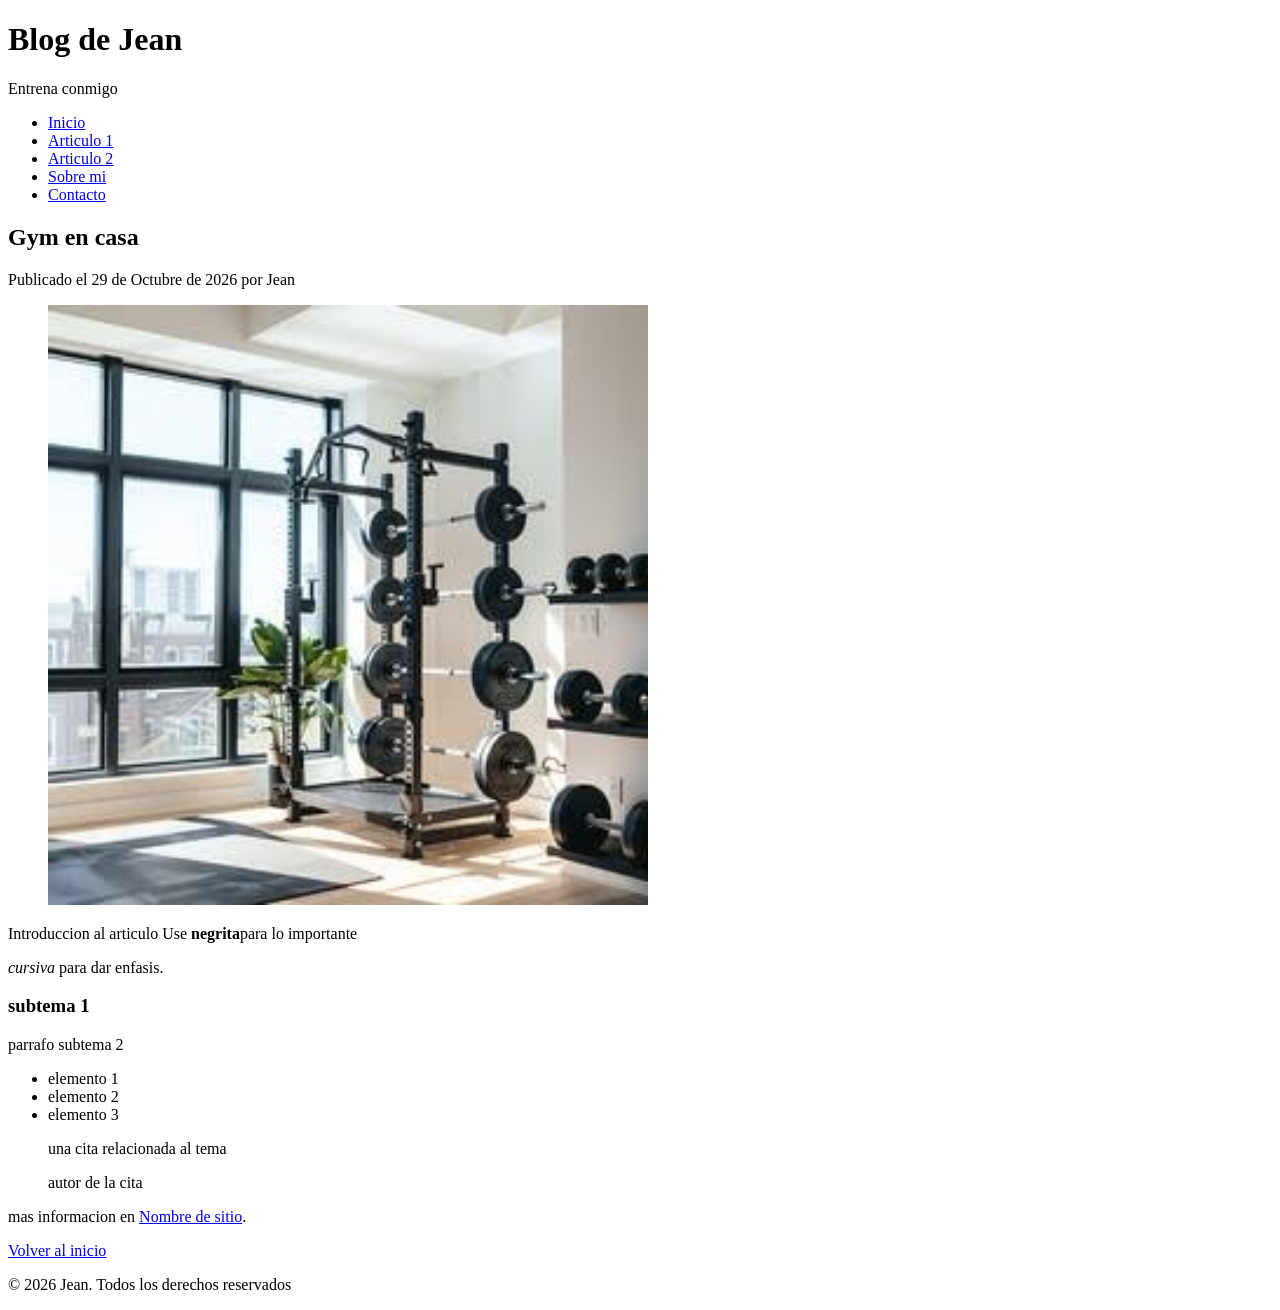
==== articulo-1.html @ b2cb5348 "agregadas las paginas y creado el articulo 1" ====
<!DOCTYPE html>
<html lang="es">
    <!---- idioma en español-->
<head>
    <meta charset="UTF-8">
    <meta name="viewport" content="width=device-width, initial-scale=1.0">
    <meta name="description" content="Blog  personal de Jean sobre Mjeores Rutinas de Gym">

    <title>Articulo 1| Blog de Jean </title>
</head>
<body>
    <header>
        <h1> Blog de Jean</h1>
        <p> Entrena conmigo </p>
        <nav>
            <ul>
                <li><a href="Index.html">Inicio</a></li>
                <li><a href="articulo-1.html">Articulo 1</a></li>
                <li><a href="articulo-2">Articulo 2</a></li>
                <li><a href="sobre-mi.html">Sobre mi</a></li>
                <li><a href="contacto.html">Contacto</a></li>
            </ul>
        </nav>
    </header>
    <main>
        <article>
            <h2> Gym en casa </h2>
            <p> Publicado el <time datetime="2029/10-/29">29 de Octubre de 2026</time> por Jean</p>
            <figure>
                <img src="img/articulo-1.jpeg" alt="[dscripcion de la imagen]" width="600">
                <figcaption></figcaption>
            </figure>

            <p> Introduccion al articulo Use<strong> negrita</strong>para lo importante </p>
                <em> cursiva</em> para dar enfasis.

            </p> 
            <h3> subtema 1</h3>
            <p> parrafo subtema 2</p>
            <ul>
                <li> elemento 1</li>
                <li> elemento 2</li>
                <li> elemento 3</li>
            </ul>   
            <blockquote>
                <p> una cita relacionada al tema</p>
                <p> autor de la cita</p>
            </blockquote>
            <p> mas informacion en <a href="https://ups.edu.ec" target="_blank">Nombre de sitio</a>.</p>
            <p><a href="Index.html">Volver al inicio</a></p>
        </article>
        
    </main>
    <footer>
        <p>&copy; 2026 Jean. Todos los derechos reservados</p>
    </footer>
    
</body>

</html>
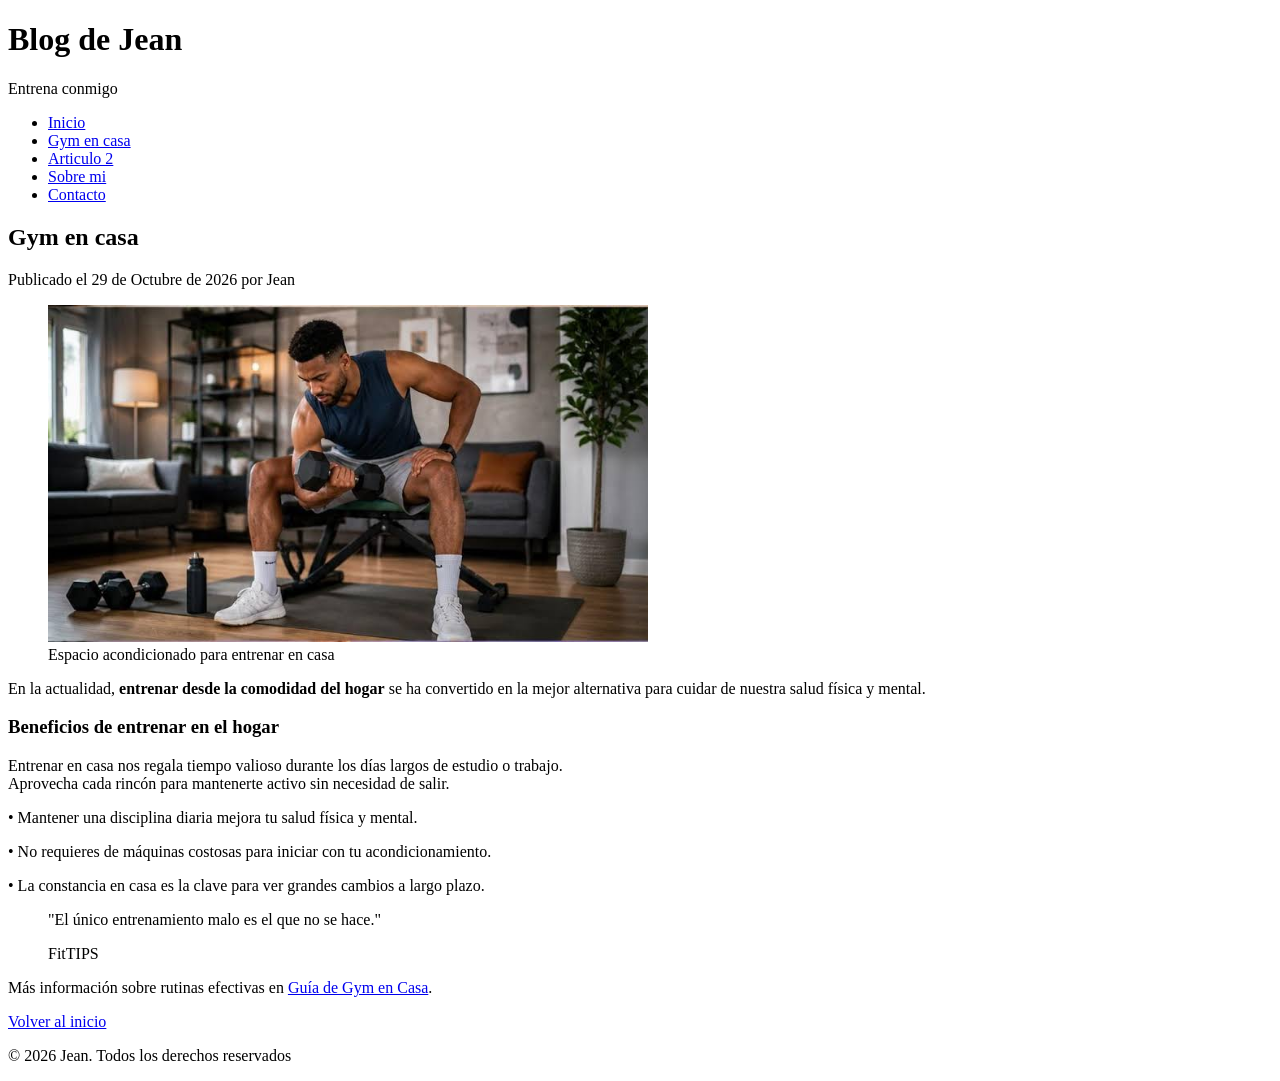
==== commit c0106b81: "Agrega articulo 2 con lista y tabla" ====
--- a/articulo-1.html
+++ b/articulo-1.html
@@ -15,8 +15,8 @@
         <nav>
             <ul>
                 <li><a href="Index.html">Inicio</a></li>
-                <li><a href="articulo-1.html">Articulo 1</a></li>
-                <li><a href="articulo-2">Articulo 2</a></li>
+                <li><a href="articulo-1.html">Gym en casa</a></li>
+                <li><a href="articulo-2.html">Articulo 2</a></li>
                 <li><a href="sobre-mi.html">Sobre mi</a></li>
                 <li><a href="contacto.html">Contacto</a></li>
             </ul>
@@ -24,37 +24,36 @@
     </header>
     <main>
         <article>
-            <h2> Gym en casa </h2>
-            <p> Publicado el <time datetime="2029/10-/29">29 de Octubre de 2026</time> por Jean</p>
+            <h2>Gym en casa</h2>
+            <p>Publicado el <time datetime="2026-10-29">29 de Octubre de 2026</time> por Jean</p>
             <figure>
-                <img src="img/articulo-1.jpeg" alt="[dscripcion de la imagen]" width="600">
-                <figcaption></figcaption>
+                <img src="img/articulo-1.jpeg" alt="[Descripción de la imagen]" width="600">
+                <figcaption>Espacio acondicionado para entrenar en casa</figcaption>
             </figure>
 
-            <p> Introduccion al articulo Use<strong> negrita</strong>para lo importante </p>
-                <em> cursiva</em> para dar enfasis.
+            <p>En la actualidad, <strong>entrenar desde la comodidad del hogar</strong> se ha convertido en la mejor alternativa para cuidar de nuestra salud física y mental.</p>
 
-            </p> 
-            <h3> subtema 1</h3>
-            <p> parrafo subtema 2</p>
-            <ul>
-                <li> elemento 1</li>
-                <li> elemento 2</li>
-                <li> elemento 3</li>
-            </ul>   
+            <h3>Beneficios de entrenar en el hogar</h3>
+            <p>Entrenar en casa nos regala tiempo valioso durante los días largos de estudio o trabajo.<br>
+            Aprovecha cada rincón para mantenerte activo sin necesidad de salir.</p>
+            
+            <div>
+                <p>• Mantener una disciplina diaria mejora tu salud física y mental.</p>
+                <p>• No requieres de máquinas costosas para iniciar con tu acondicionamiento.</p>
+                <p>• La constancia en casa es la clave para ver grandes cambios a largo plazo.</p>
+            </div>   
+
             <blockquote>
-                <p> una cita relacionada al tema</p>
-                <p> autor de la cita</p>
+                <p>"El único entrenamiento malo es el que no se hace."</p>
+                <p>FitTIPS</p>
             </blockquote>
-            <p> mas informacion en <a href="https://ups.edu.ec" target="_blank">Nombre de sitio</a>.</p>
-            <p><a href="Index.html">Volver al inicio</a></p>
+
+            <p>Más información sobre rutinas efectivas en <a href="https://www.fitshop.es/blog/maximiza-tu-rendimiento/?srsltid=AYCX9vKPOm0bDEMY30DAPBXIlQSvgQD6jJVCLuJ-HBao3oLK0KHEqzvK" target="_blank">Guía de Gym en Casa</a>.</p>
+            <p><a href="index.html">Volver al inicio</a></p>
         </article>
-        
     </main>
     <footer>
         <p>&copy; 2026 Jean. Todos los derechos reservados</p>
     </footer>
-    
 </body>
-
 </html>
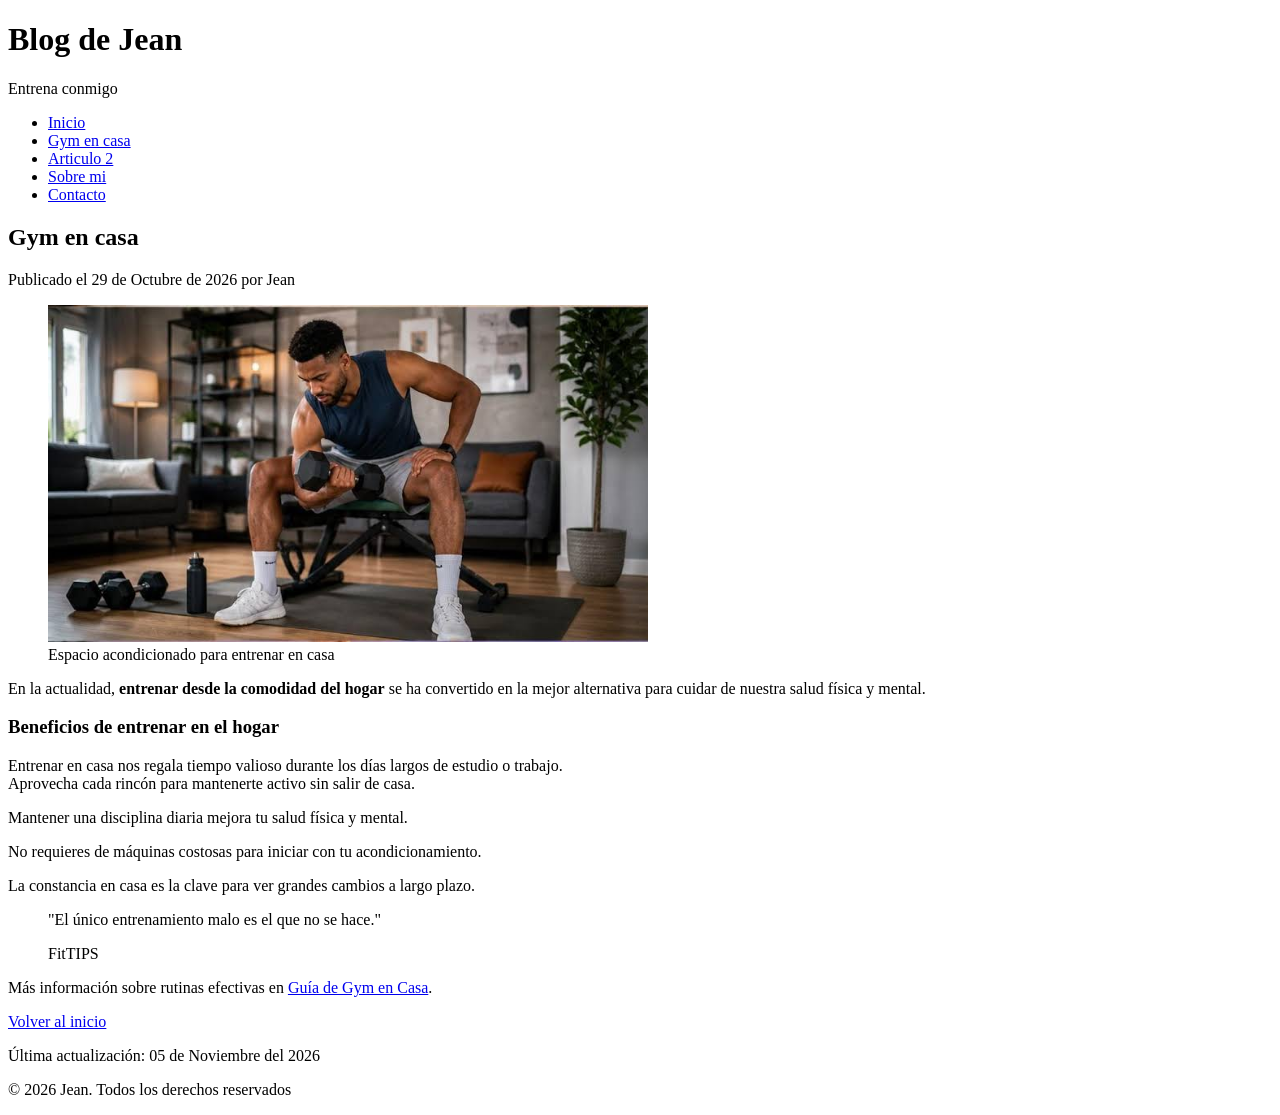
==== commit 4cc72767: "Reciva enlaces, valida HTML y actualiza pie de página" ====
--- a/articulo-1.html
+++ b/articulo-1.html
@@ -1,17 +1,17 @@
 <!DOCTYPE html>
 <html lang="es">
-    <!---- idioma en español-->
+<!-- idioma en español -->
 <head>
     <meta charset="UTF-8">
     <meta name="viewport" content="width=device-width, initial-scale=1.0">
-    <meta name="description" content="Blog  personal de Jean sobre Mjeores Rutinas de Gym">
+    <meta name="description" content="Blog personal de Jean sobre Mejores Rutinas de Gym">
 
-    <title>Articulo 1| Blog de Jean </title>
+    <title>Articulo 1 | Blog de Jean</title>
 </head>
 <body>
     <header>
-        <h1> Blog de Jean</h1>
-        <p> Entrena conmigo </p>
+        <h1>Blog de Jean</h1>
+        <p>Entrena conmigo</p>
         <nav>
             <ul>
                 <li><a href="Index.html">Inicio</a></li>
@@ -35,12 +35,12 @@
 
             <h3>Beneficios de entrenar en el hogar</h3>
             <p>Entrenar en casa nos regala tiempo valioso durante los días largos de estudio o trabajo.<br>
-            Aprovecha cada rincón para mantenerte activo sin necesidad de salir.</p>
+            Aprovecha cada rincón para mantenerte activo sin salir de casa.</p>
             
             <div>
-                <p>• Mantener una disciplina diaria mejora tu salud física y mental.</p>
-                <p>• No requieres de máquinas costosas para iniciar con tu acondicionamiento.</p>
-                <p>• La constancia en casa es la clave para ver grandes cambios a largo plazo.</p>
+                 <p>Mantener una disciplina diaria mejora tu salud física y mental.</p>
+                 <p>No requieres de máquinas costosas para iniciar con tu acondicionamiento.</p>
+                 <p>La constancia en casa es la clave para ver grandes cambios a largo plazo.</p>
             </div>   
 
             <blockquote>
@@ -49,10 +49,11 @@
             </blockquote>
 
             <p>Más información sobre rutinas efectivas en <a href="https://www.fitshop.es/blog/maximiza-tu-rendimiento/?srsltid=AYCX9vKPOm0bDEMY30DAPBXIlQSvgQD6jJVCLuJ-HBao3oLK0KHEqzvK" target="_blank">Guía de Gym en Casa</a>.</p>
-            <p><a href="index.html">Volver al inicio</a></p>
+            <p><a href="Index.html">Volver al inicio</a></p>
         </article>
     </main>
     <footer>
+        <p>Última actualización: <time datetime="2026-11-05"> 05 de Noviembre del 2026</time></p>
         <p>&copy; 2026 Jean. Todos los derechos reservados</p>
     </footer>
 </body>
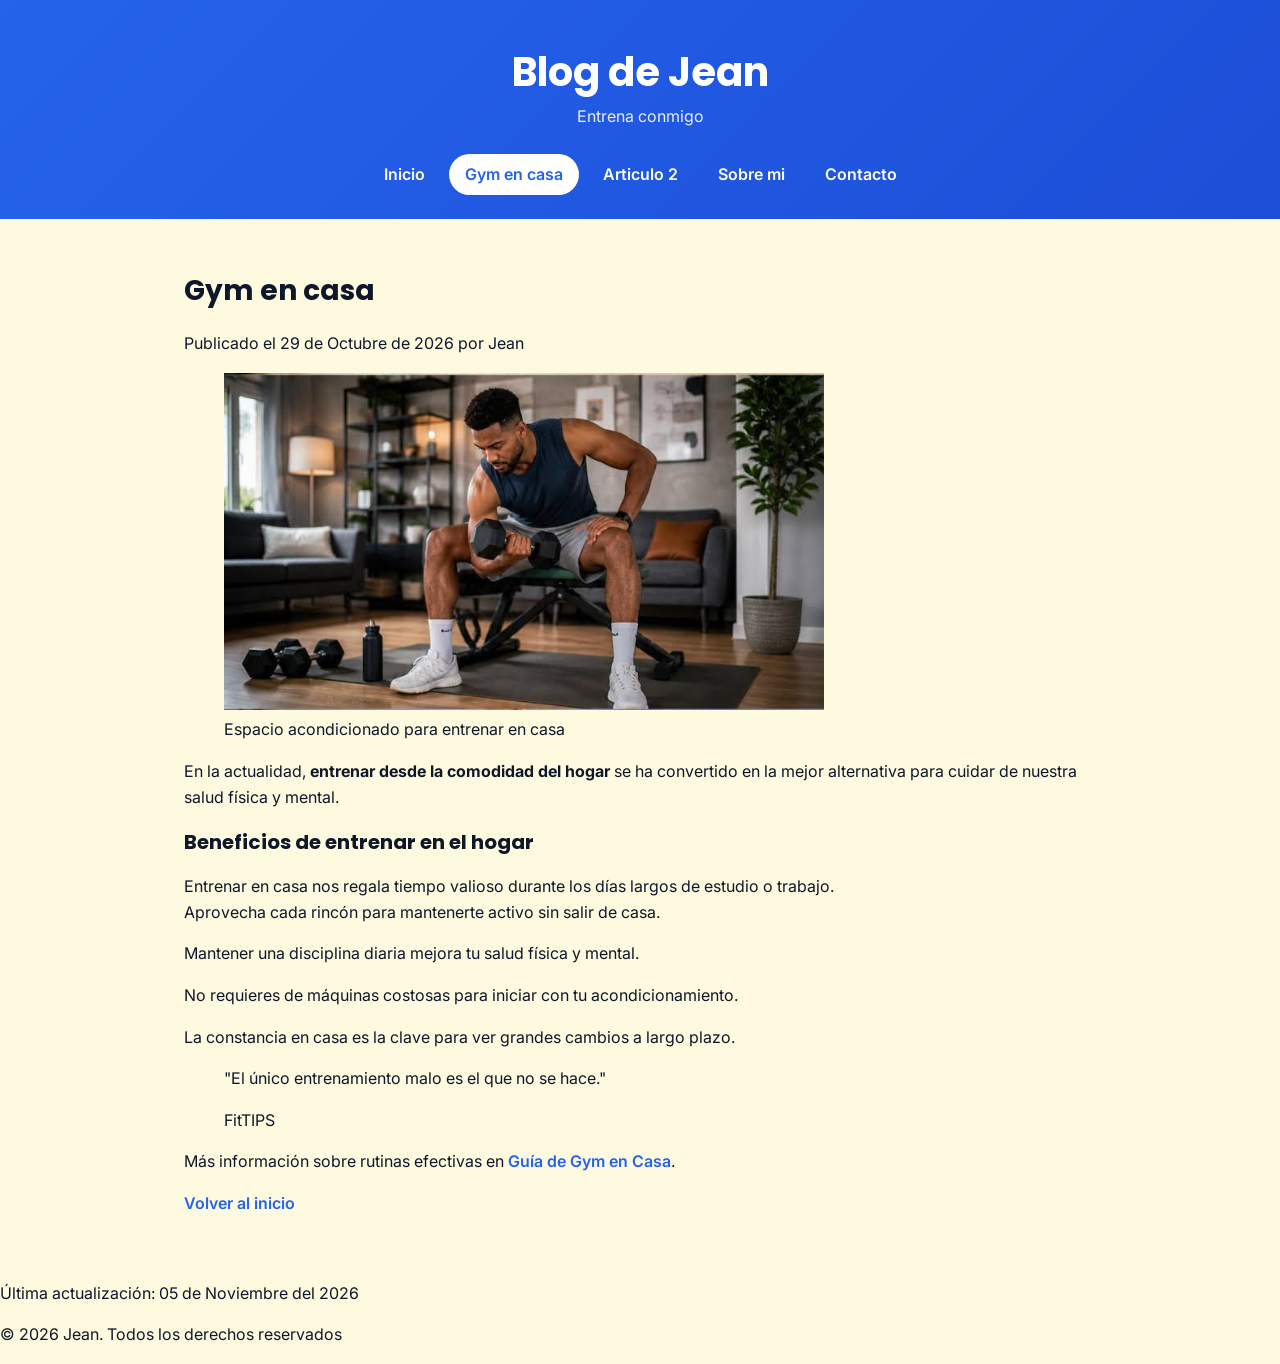
==== commit 648d0258: "fea/Agregar hoja de estilos" ====
--- a/articulo-1.html
+++ b/articulo-1.html
@@ -7,6 +7,7 @@
     <meta name="description" content="Blog personal de Jean sobre Mejores Rutinas de Gym">
 
     <title>Articulo 1 | Blog de Jean</title>
+    <link rel="stylesheet" href="css/estilos.css">
 </head>
 <body>
     <header>
@@ -15,7 +16,7 @@
         <nav>
             <ul>
                 <li><a href="Index.html">Inicio</a></li>
-                <li><a href="articulo-1.html">Gym en casa</a></li>
+                <li><a href="articulo-1.html"class="activo">Gym en casa</a></li>
                 <li><a href="articulo-2.html">Articulo 2</a></li>
                 <li><a href="sobre-mi.html">Sobre mi</a></li>
                 <li><a href="contacto.html">Contacto</a></li>
--- a/css/estilos.css
+++ b/css/estilos.css
@@ -0,0 +1,124 @@
+/* HOJA DE ESTILOS DEL BLOG PERSONAL */
+/*importar 2 fonts de google inter para texto y poppins para titulos */
+
+@import url("https://fonts.googleapis.com/css2?family=Inter:wght@400;600&family=Poppins:wght@600;700&display=swap");
+/* crear variables */
+:root {
+    /* Colores */
+    --color-primario: #2563eb;         /* Azul vibrante */
+    --color-primario-oscuro: #1d4ed8;  /* Azul más oscuro para hover */
+    --color-fondo: #fefae0;            /* Gris muy claro, casi blanco */
+    --color-superficie: #ffffff;       /* Blanco puro para tarjetas o contenedores */
+    --color-texto: #0f172a;            /* Azul marino muy oscuro (mejor que negro puro) */
+    --color-texto-suave: #64748b;      /* Gris pizarra para subtítulos */
+    --color-borde: #e2e8f0;            /* Gris sutil para líneas divisorias */
+
+    /* Tipografías */
+    --fuente-texto: "Inter", system-ui, sans-serif;
+    --fuente-titulos: "Poppins", system-ui, sans-serif;
+
+    /* Medidas */
+    --ancho-contenido: 960px;
+}
+
+/*correccion del calculo del tamaño de las cajas(box)*/
+*,
+*::before,
+*::after{
+    box-sizing: border-box;
+}
+
+
+/*estilo para el body*/
+body {
+    background-color: var(--color-fondo);
+    color: var(--color-texto);
+    margin: 0;
+    font-family: var(--fuente-texto);
+    font-size: 1rem;
+    line-height: 1.6;
+} 
+
+/*estilo para titulos*/
+
+h1, h2, h3{
+    font-family: var(--fuente-titulos);
+    color: var(--color-texto);
+    line-height: 1.2;
+}
+
+h1{
+    font-size: 2.5rem;
+}
+
+h2{
+    font-size: 1.75rem;
+}
+
+h3{
+    font-size: 1.25rem;
+}
+
+/*estils a los enlaces*/
+a{
+    color: var(--color-primario);
+    text-decoration: none;
+    font-weight: 600;
+
+}
+a:hover{
+    color: var(--color-primario-oscuro);
+    text-decoration: underline;
+}
+/*COntenido*/
+
+main{
+    max-width: var(--ancho-contenido);
+    margin: 0 auto;
+    padding: 2rem 1.5rem;
+}
+
+/*ENCABEZADO*/
+header{
+    background: linear-gradient(135deg, var(--color-primario), var(--color-primario-oscuro));
+    color: #fff;
+    text-align: center;
+    padding: 3rem 1.5rem 1.5rem;
+}
+
+header h1 {
+    color:#fff;
+    margin: 0 0 0.5rem;
+}
+header p {
+    margin: 0 0 1.5rem;
+    opacity: 0.9;
+}
+
+/*MENU*/
+nav ul{
+    display: flex;
+    justify-content: center;
+    flex-wrap: wrap;
+    gap: 0.5rem;
+    list-style: none;
+    margin: 0;
+    padding: 0;
+}
+/**COnvertir a los enlaces en botones*/
+nav a{
+    display: block;
+    padding: 0.5rem 1rem;
+    border-radius: 999px;
+    color: #fff;
+    transition: background-color 0.2s;
+}
+nav a:hover{
+    background-color: rgba(255, 255, 255, 0.2);
+    color: #fff;
+    text-decoration: none;
+}
+nav a.activo{
+    background-color: #fff;
+    color: var(--color-primario);
+}
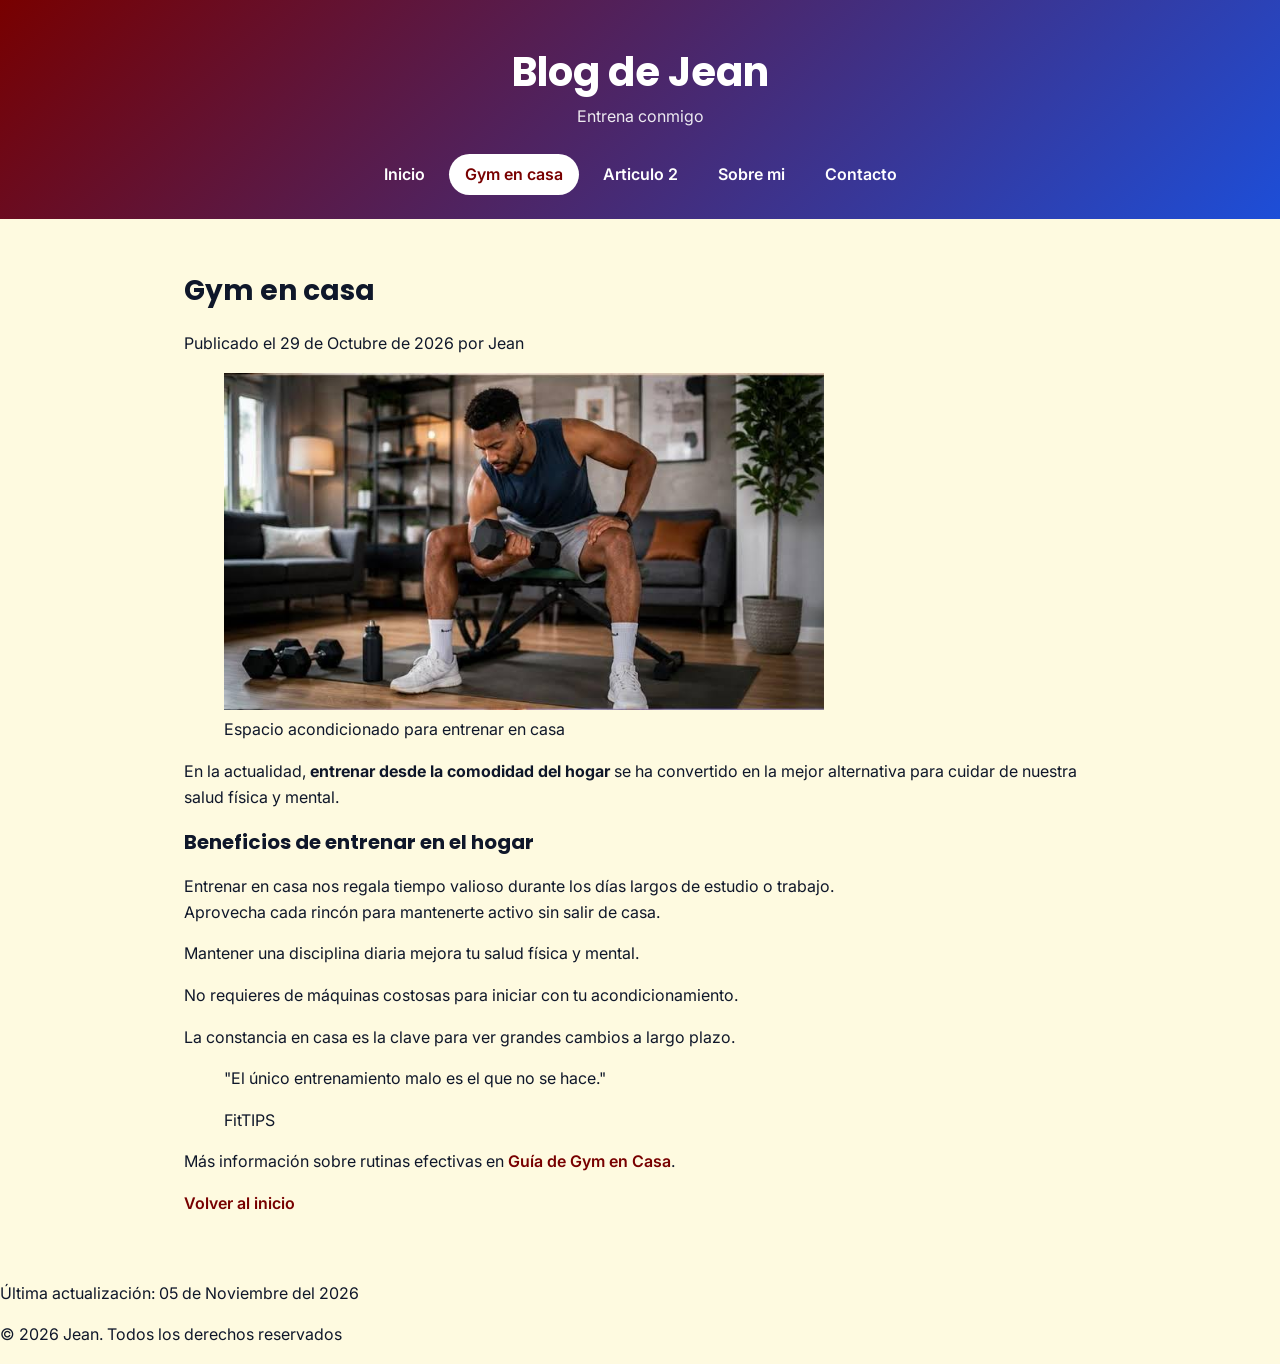
==== commit 3cb198fb: "feat/agregar estilos al index" ====
--- a/articulo-1.html
+++ b/articulo-1.html
@@ -16,7 +16,7 @@
         <nav>
             <ul>
                 <li><a href="Index.html">Inicio</a></li>
-                <li><a href="articulo-1.html"class="activo">Gym en casa</a></li>
+                <li><a href="articulo-1.html"class="activo" > Gym en casa</a></li>
                 <li><a href="articulo-2.html">Articulo 2</a></li>
                 <li><a href="sobre-mi.html">Sobre mi</a></li>
                 <li><a href="contacto.html">Contacto</a></li>
--- a/css/estilos.css
+++ b/css/estilos.css
@@ -5,7 +5,7 @@
 /* crear variables */
 :root {
     /* Colores */
-    --color-primario: #2563eb;         /* Azul vibrante */
+    --color-primario: #780000;         /* Azul vibrante */
     --color-primario-oscuro: #1d4ed8;  /* Azul más oscuro para hover */
     --color-fondo: #fefae0;            /* Gris muy claro, casi blanco */
     --color-superficie: #ffffff;       /* Blanco puro para tarjetas o contenedores */
@@ -19,6 +19,13 @@
 
     /* Medidas */
     --ancho-contenido: 960px;
+
+    /*TARJETAS*/
+    --radio: 12px;
+    --sombra: 0 2px 8px rgba(0, 0, 0, 0.8);
+    --sombra-fuerte:0 8px 20px rgba(0, 0, 0, 0.12);
+
+
 }
 
 /*correccion del calculo del tamaño de las cajas(box)*/
@@ -121,4 +128,48 @@
 nav a.activo{
     background-color: #fff;
     color: var(--color-primario);
+}
+/*tarjetas*/
+.tarjetas{
+    display: grid;
+    grid-template-columns: repeat(auto-fit, minmax(280px, 1fr));
+    gap: 1.5rem;
+}
+.tarjeta{
+    background-color: var(--color-superficie);
+    border: 1px solid var(--color-borde);
+    border-radius: var(--radio);
+    box-shadow: var(--sombra);
+    padding: 1.5rem;
+    transition: transform 0.2s, box-shadow 0.2s;
+    display: flex;
+    flex-direction: column;
+}
+.tarjeta h3{
+    margin-top: 0;
+}
+.tarjeta time {
+    color: var(--color-texto-suave);
+    font-size: 0.875rem;
+}
+.tarjeta:hover{
+    transform: translateY(-4px);
+    box-shadow: var(--sombra-fuerte);
+}
+.tarjeta .boton{
+    margin-top: auto;
+    align-self: flex-start;
+}
+.boton {
+    display: inline-block;
+    background-color: var(--color-primario);
+    color: #fff;
+    padding: 0.6rem 1.25rem;
+    border-radius: 999px;
+    transition: background-color 0.2s;
+}
+.boton:hover{
+    background-color: var(--color-primario-oscuro);
+    color:#fff;
+    text-decoration: none;
 }
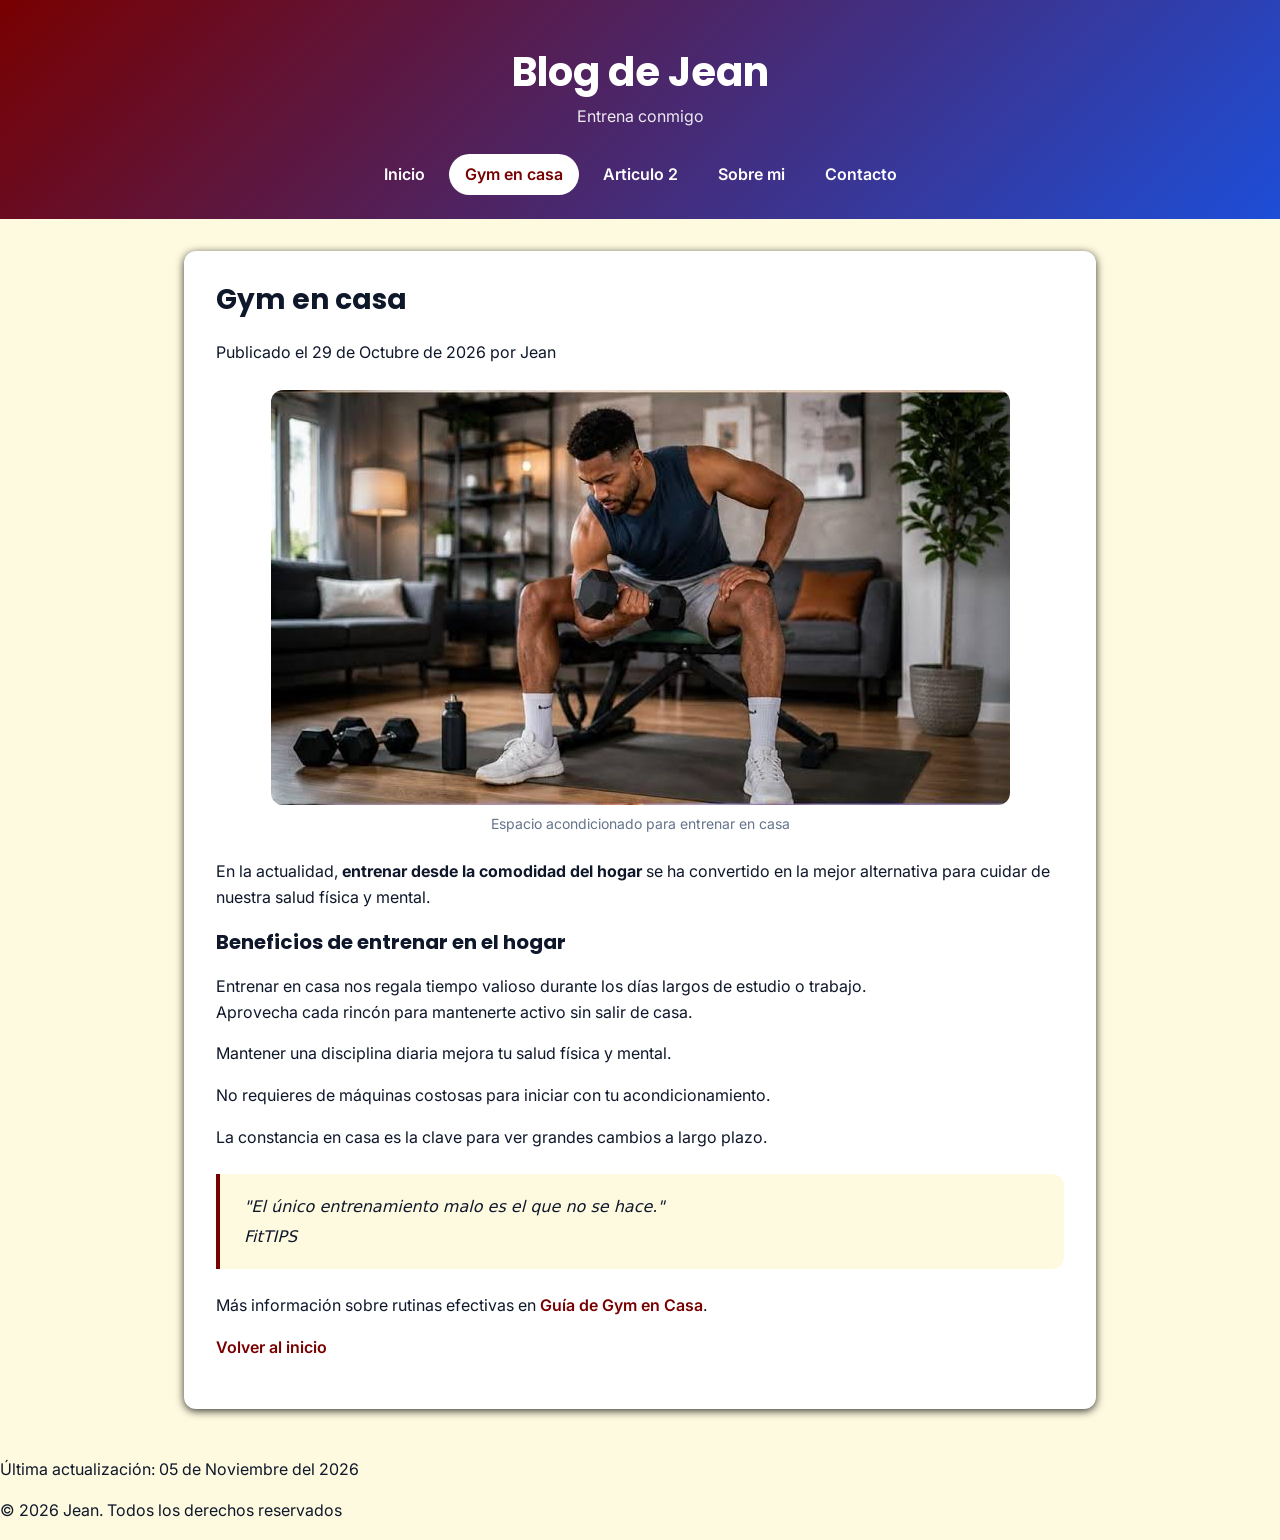
==== commit 08828480: "feat/estilos de imagen. tablas y pagina simple" ====
--- a/articulo-1.html
+++ b/articulo-1.html
@@ -28,7 +28,7 @@
             <h2>Gym en casa</h2>
             <p>Publicado el <time datetime="2026-10-29">29 de Octubre de 2026</time> por Jean</p>
             <figure>
-                <img src="img/articulo-1.jpeg" alt="[Descripción de la imagen]" width="600">
+                <img src="img/articulo-1.jpeg" alt="[Descripción de la imagen]">
                 <figcaption>Espacio acondicionado para entrenar en casa</figcaption>
             </figure>
 
--- a/css/estilos.css
+++ b/css/estilos.css
@@ -172,4 +172,86 @@
     background-color: var(--color-primario-oscuro);
     color:#fff;
     text-decoration: none;
+}
+
+/*ESTILOS A LOS ARTICULOS*/
+
+main > article {
+    background-color: var(--color-superficie);
+    border-radius: var(--radio);
+    box-shadow: var(--sombra);
+    padding: 2rem;
+}
+
+main > article > h2 {
+    margin-top: 0;
+}
+/*IMAGENES RESPONSIVAS*/
+
+img{
+    max-width: 100%;
+    height: auto;
+    border-radius: var(--radio);
+    display: block;
+    margin: 0 auto;
+}
+figure{
+    margin: 1.5rem 0;
+}
+figcaption{
+    margin-top: 0.5rem;
+    color: var(--color-texto-suave);
+    font-size: 0.875rem;
+    text-align: center;
+}
+
+/* Citas destacadas (<blockquote>) */
+blockquote {
+    margin: 1.5rem 0;                               /* Deja espacio arriba y abajo de la cita */
+    padding: 1rem 1.5rem;                           /* Espacio interno para que el texto no toque los bordes */
+    background-color: var(--color-fondo);           /* Fondo beige (puedes usar --color-superficie si va directo sobre el body) */
+    border-left: 4px solid var(--color-primario);   /* Línea vertical gruesa color vino en el lado izquierdo */
+    border-radius: 0 var(--radio) var(--radio) 0;   /* Redondea solo las esquinas derechas (superior e inferior) */
+    font-style: italic;                             /* Pone el texto de la cita en cursiva */
+}
+
+blockquote p{
+    margin: 0.25rem 0;
+}
+
+/* TABLA */
+table{
+    width: 100%;
+    border-collapse: collapse;
+    margin: 1.5rem 0;
+}
+
+th, td{
+    padding: 0.75rem 1rem;
+    text-align: left;
+    border-bottom: 1px solid var(--color-borde);
+}
+
+thead th{
+    background-color: var(--color-primario);
+    color: #fff;
+}
+
+caption {
+    caption-side: top;
+    padding-bottom: 0.75rem;
+    font-weight: 600;
+    text-align: left;
+}
+
+tbody tr:hover {
+    background-color: var(--color-fondo);
+
+}
+
+.pagina-simple {
+    background-color: var(--color-superficie);
+    border-radius: var(--radio);
+    box-shadow: var(--sombra);
+    padding: 2rem;
 }
